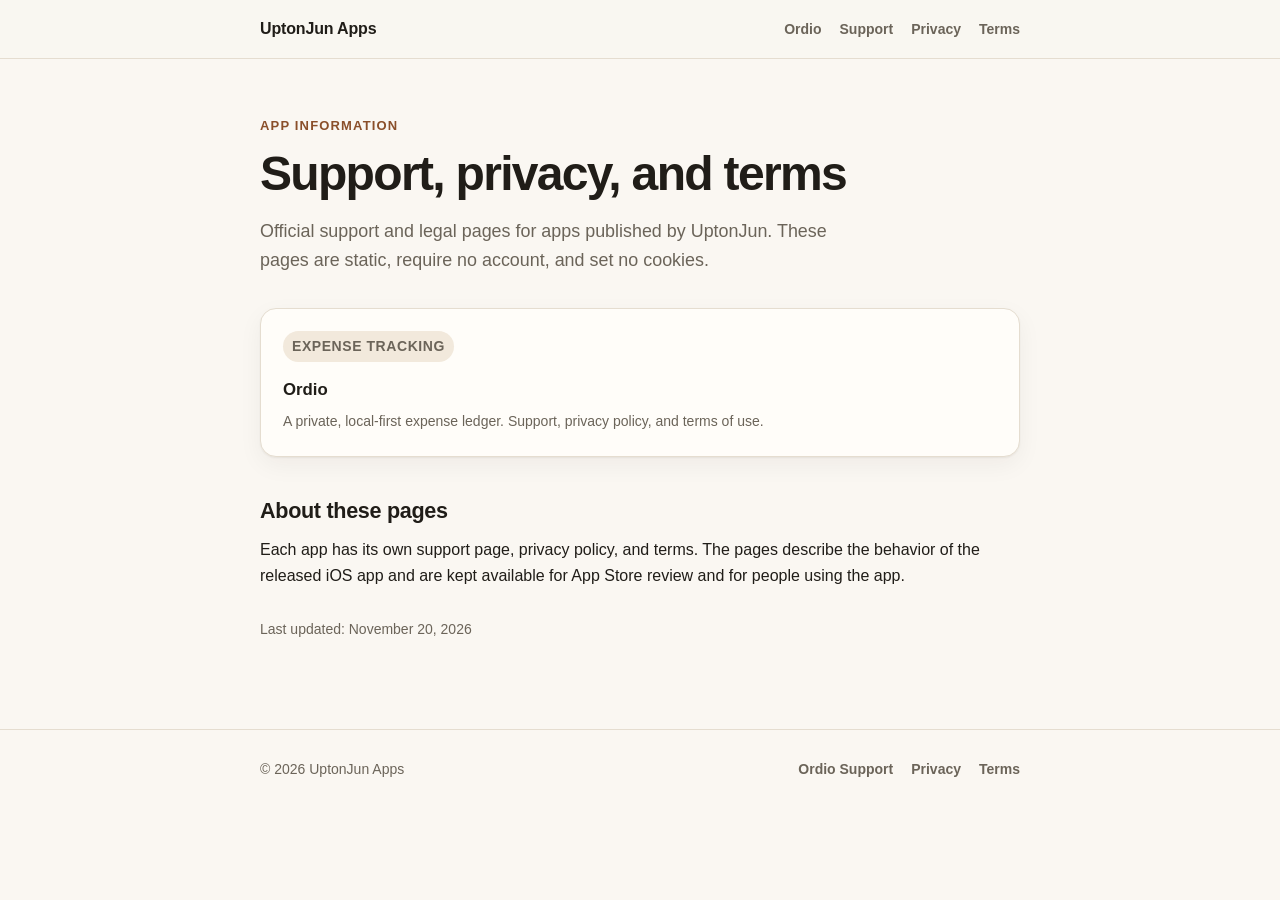
==== index.html @ 13641bb0 "feat(ordio): add support, privacy, and terms pages - Add a static GitHub Pages site with a shared ap" ====
<!doctype html>
<html lang="en">
<head>
  <meta charset="utf-8">
  <meta name="viewport" content="width=device-width, initial-scale=1">
  <title>App Support, Privacy & Terms — UptonJun</title>
  <meta name="description" content="Support, privacy policy, and terms pages for apps published by UptonJun.">
  <link rel="stylesheet" href="assets/site.css">
</head>
<body>
  <a class="skip-link" href="#main">Skip to content</a>

  <header class="site-header">
    <div class="wrap">
      <a class="brand" href="./">UptonJun Apps</a>
      <nav aria-label="Primary">
        <ul>
          <li><a href="ordio/">Ordio</a></li>
          <li><a href="ordio/support/">Support</a></li>
          <li><a href="ordio/privacy/">Privacy</a></li>
          <li><a href="ordio/terms/">Terms</a></li>
        </ul>
      </nav>
    </div>
  </header>

  <main id="main" class="wrap">
    <p class="eyebrow">App information</p>
    <h1>Support, privacy, and terms</h1>
    <p class="lede">Official support and legal pages for apps published by UptonJun. These pages are static, require no account, and set no cookies.</p>

    <div class="grid">
      <a class="card" href="ordio/">
        <span class="badge">Expense tracking</span>
        <strong>Ordio</strong>
        <span>A private, local-first expense ledger. Support, privacy policy, and terms of use.</span>
      </a>
    </div>

    <h2>About these pages</h2>
    <p>Each app has its own support page, privacy policy, and terms. The pages describe the behavior of the released iOS app and are kept available for App Store review and for people using the app.</p>
    <p class="updated">Last updated: November 20, 2026</p>
  </main>

  <footer class="site-footer">
    <div class="wrap">
      <span>© 2026 UptonJun Apps</span>
      <nav aria-label="Footer">
        <ul>
          <li><a href="ordio/support/">Ordio Support</a></li>
          <li><a href="ordio/privacy/">Privacy</a></li>
          <li><a href="ordio/terms/">Terms</a></li>
        </ul>
      </nav>
    </div>
  </footer>
</body>
</html>
---- assets/site.css ----
:root {
  color-scheme: light dark;
  --paper: #faf7f2;
  --surface: #fffdf9;
  --ink: #201d18;
  --muted: #6b6459;
  --accent: #8a4f2a;
  --accent-ink: #ffffff;
  --border: #e5ddd0;
  --tag: #f2e9dc;
  --shadow: 0 1px 2px rgb(32 29 24 / 6%), 0 8px 24px rgb(32 29 24 / 5%);
  --radius: 16px;
  --max: 760px;
}

@media (prefers-color-scheme: dark) {
  :root {
    --paper: #171512;
    --surface: #201d19;
    --ink: #f2ece2;
    --muted: #b4aa9c;
    --accent: #d89a6a;
    --accent-ink: #24160d;
    --border: #38322a;
    --tag: #2b2620;
    --shadow: none;
  }
}

*,
*::before,
*::after {
  box-sizing: border-box;
}

html {
  -webkit-text-size-adjust: 100%;
}

body {
  margin: 0;
  background: var(--paper);
  color: var(--ink);
  font: 16px/1.65 -apple-system, BlinkMacSystemFont, "Segoe UI", Roboto, Helvetica, Arial, sans-serif;
  text-rendering: optimizeLegibility;
}

a {
  color: var(--accent);
  text-underline-offset: 3px;
}

a:hover {
  text-decoration-thickness: 2px;
}

:focus-visible {
  outline: 3px solid var(--accent);
  outline-offset: 3px;
  border-radius: 4px;
}

.skip-link {
  position: absolute;
  left: 12px;
  top: -80px;
  padding: 10px 14px;
  background: var(--surface);
  color: var(--ink);
  border: 1px solid var(--border);
  border-radius: 8px;
  z-index: 10;
}

.skip-link:focus {
  top: 12px;
}

.wrap {
  width: min(100% - 40px, var(--max));
  margin-inline: auto;
}

.site-header {
  border-bottom: 1px solid var(--border);
  background: color-mix(in srgb, var(--paper) 88%, transparent);
}

.site-header .wrap {
  display: flex;
  flex-wrap: wrap;
  align-items: center;
  justify-content: space-between;
  gap: 12px;
  padding-block: 16px;
}

.brand {
  display: inline-flex;
  align-items: center;
  gap: 10px;
  color: var(--ink);
  font-weight: 700;
  text-decoration: none;
  letter-spacing: -0.01em;
}

.brand img {
  width: 32px;
  height: 32px;
  border-radius: 8px;
  box-shadow: var(--shadow);
}

nav ul {
  display: flex;
  flex-wrap: wrap;
  gap: 6px 18px;
  margin: 0;
  padding: 0;
  list-style: none;
}

nav a {
  color: var(--muted);
  text-decoration: none;
  font-size: 14px;
  font-weight: 600;
}

nav a[aria-current="page"] {
  color: var(--ink);
}

main {
  padding-block: 56px 72px;
}

.eyebrow {
  margin: 0 0 10px;
  color: var(--accent);
  font-size: 13px;
  font-weight: 700;
  letter-spacing: 0.09em;
  text-transform: uppercase;
}

h1 {
  margin: 0 0 16px;
  font-size: clamp(2rem, 5vw, 3rem);
  line-height: 1.12;
  letter-spacing: -0.035em;
}

h2 {
  margin: 40px 0 12px;
  font-size: 1.35rem;
  line-height: 1.3;
  letter-spacing: -0.015em;
}

h3 {
  margin: 24px 0 8px;
  font-size: 1.05rem;
}

p {
  margin: 0 0 16px;
}

.lede {
  max-width: 62ch;
  color: var(--muted);
  font-size: 1.12rem;
}

.updated {
  margin-top: 28px;
  color: var(--muted);
  font-size: 14px;
}

.hero {
  display: grid;
  grid-template-columns: 88px 1fr;
  gap: 24px;
  align-items: center;
}

.hero img {
  width: 88px;
  height: 88px;
  border-radius: 20px;
  box-shadow: var(--shadow);
}

.hero h1 {
  margin-bottom: 8px;
}

.hero p {
  margin: 0;
  color: var(--muted);
}

.summary {
  margin: 32px 0;
  padding: 22px 24px;
  border: 1px solid var(--border);
  border-left: 4px solid var(--accent);
  border-radius: 12px;
  background: var(--surface);
}

.summary h2 {
  margin: 0 0 8px;
  font-size: 1rem;
  letter-spacing: 0.02em;
  text-transform: uppercase;
}

.summary p:last-child,
.summary ul:last-child {
  margin-bottom: 0;
}

.grid {
  display: grid;
  grid-template-columns: repeat(auto-fit, minmax(210px, 1fr));
  gap: 16px;
  margin-top: 32px;
}

.card {
  display: block;
  padding: 22px;
  border: 1px solid var(--border);
  border-radius: var(--radius);
  background: var(--surface);
  color: inherit;
  text-decoration: none;
  box-shadow: var(--shadow);
}

.card:hover {
  border-color: var(--accent);
}

.card strong {
  display: block;
  margin-bottom: 4px;
  font-size: 1.05rem;
}

.card span {
  color: var(--muted);
  font-size: 14px;
}

.badge {
  display: inline-block;
  margin-bottom: 14px;
  padding: 4px 9px;
  border-radius: 999px;
  background: var(--tag);
  color: var(--muted);
  font-size: 12px;
  font-weight: 700;
  letter-spacing: 0.04em;
  text-transform: uppercase;
}

ul.checks {
  margin: 0 0 20px;
  padding: 0;
  list-style: none;
}

ul.checks li {
  position: relative;
  margin-bottom: 9px;
  padding-left: 26px;
}

ul.checks li::before {
  content: "✓";
  position: absolute;
  left: 0;
  top: 0;
  color: var(--accent);
  font-weight: 700;
}

details {
  margin-bottom: 10px;
  padding: 14px 18px;
  border: 1px solid var(--border);
  border-radius: 12px;
  background: var(--surface);
}

details summary {
  cursor: pointer;
  font-weight: 600;
}

details summary::marker {
  color: var(--accent);
}

details p:last-child,
details ul:last-child {
  margin-bottom: 0;
}

details > *:not(summary) {
  margin-top: 10px;
}

.button {
  display: inline-block;
  margin: 4px 8px 4px 0;
  padding: 11px 18px;
  border-radius: 999px;
  background: var(--accent);
  color: var(--accent-ink);
  font-weight: 700;
  text-decoration: none;
}

.button.secondary {
  background: transparent;
  color: var(--accent);
  border: 1px solid var(--border);
}

.note {
  color: var(--muted);
  font-size: 14px;
}

.site-footer {
  padding-block: 28px 40px;
  border-top: 1px solid var(--border);
  color: var(--muted);
  font-size: 14px;
}

.site-footer .wrap {
  display: flex;
  flex-wrap: wrap;
  justify-content: space-between;
  gap: 10px 24px;
}

.site-footer nav a {
  font-size: 14px;
}

@media (max-width: 560px) {
  main {
    padding-block: 40px 56px;
  }

  .hero {
    grid-template-columns: 64px 1fr;
    gap: 16px;
  }

  .hero img {
    width: 64px;
    height: 64px;
    border-radius: 15px;
  }

  .site-header .wrap {
    align-items: flex-start;
    flex-direction: column;
  }
}

@media (prefers-reduced-motion: reduce) {
  * {
    scroll-behavior: auto !important;
  }
}
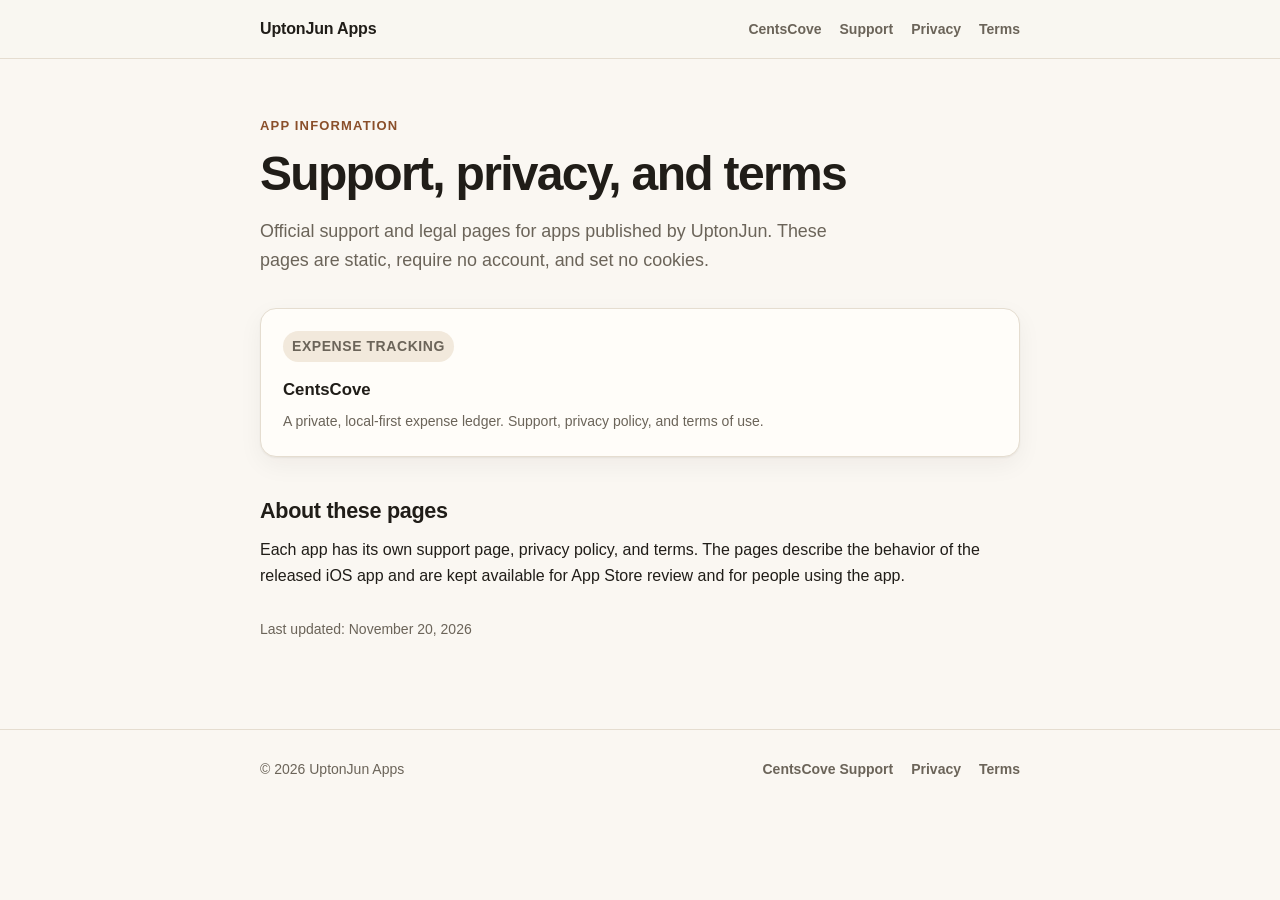
==== commit da102db3: "feat: rebrand Ordio legal pages to CentsCove Keep /ordio/ URLs for app and App Store continuity; add" ====
--- a/index.html
+++ b/index.html
@@ -15,7 +15,7 @@
       <a class="brand" href="./">UptonJun Apps</a>
       <nav aria-label="Primary">
         <ul>
-          <li><a href="ordio/">Ordio</a></li>
+          <li><a href="ordio/">CentsCove</a></li>
           <li><a href="ordio/support/">Support</a></li>
           <li><a href="ordio/privacy/">Privacy</a></li>
           <li><a href="ordio/terms/">Terms</a></li>
@@ -32,7 +32,7 @@
     <div class="grid">
       <a class="card" href="ordio/">
         <span class="badge">Expense tracking</span>
-        <strong>Ordio</strong>
+        <strong>CentsCove</strong>
         <span>A private, local-first expense ledger. Support, privacy policy, and terms of use.</span>
       </a>
     </div>
@@ -47,7 +47,7 @@
       <span>© 2026 UptonJun Apps</span>
       <nav aria-label="Footer">
         <ul>
-          <li><a href="ordio/support/">Ordio Support</a></li>
+          <li><a href="ordio/support/">CentsCove Support</a></li>
           <li><a href="ordio/privacy/">Privacy</a></li>
           <li><a href="ordio/terms/">Terms</a></li>
         </ul>
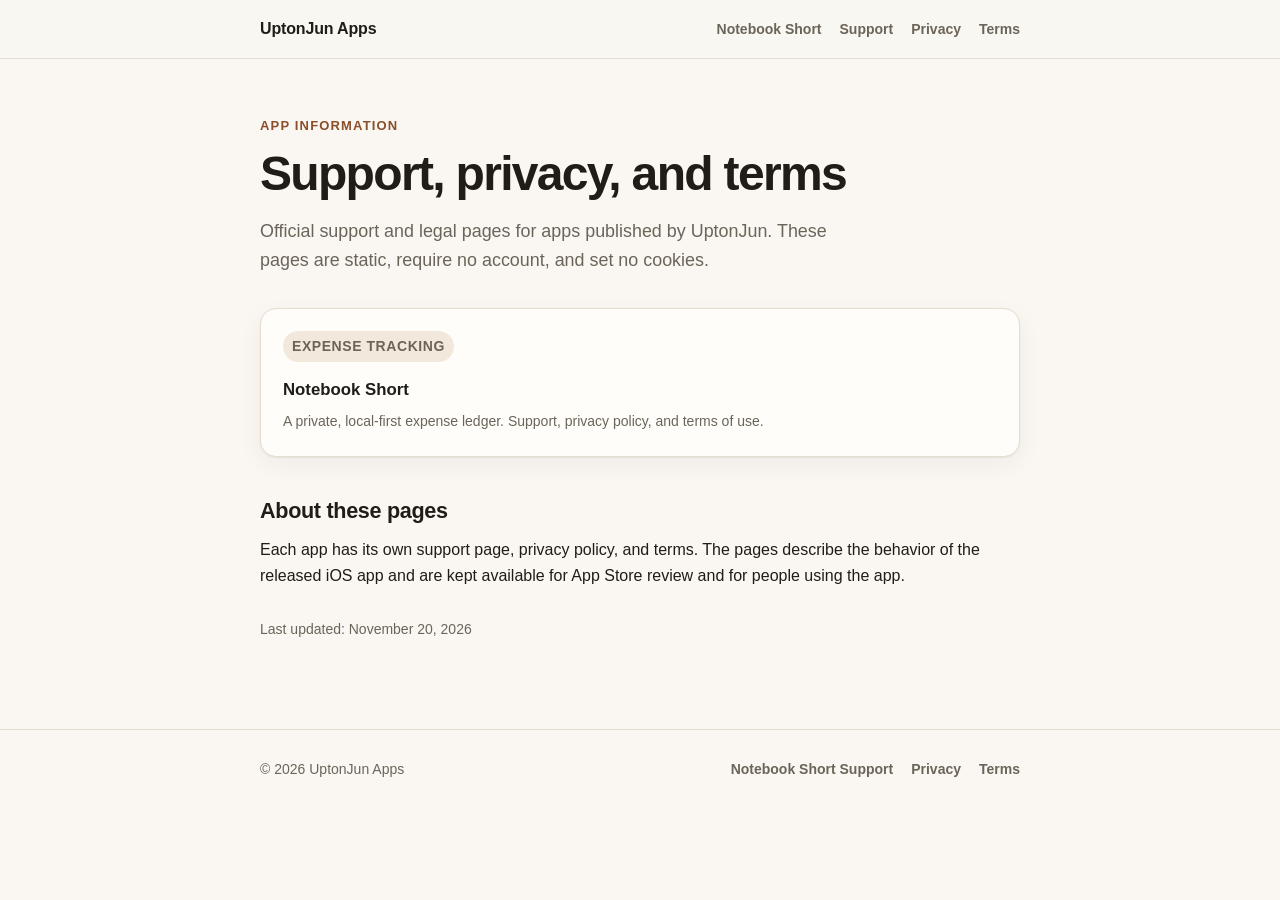
==== commit b9e179a5: "feat: rename visible brand to Notebook Short Keep /ordio/ URLs for app and App Store continuity; not" ====
--- a/index.html
+++ b/index.html
@@ -15,7 +15,7 @@
       <a class="brand" href="./">UptonJun Apps</a>
       <nav aria-label="Primary">
         <ul>
-          <li><a href="ordio/">CentsCove</a></li>
+          <li><a href="ordio/">Notebook Short</a></li>
           <li><a href="ordio/support/">Support</a></li>
           <li><a href="ordio/privacy/">Privacy</a></li>
           <li><a href="ordio/terms/">Terms</a></li>
@@ -32,7 +32,7 @@
     <div class="grid">
       <a class="card" href="ordio/">
         <span class="badge">Expense tracking</span>
-        <strong>CentsCove</strong>
+        <strong>Notebook Short</strong>
         <span>A private, local-first expense ledger. Support, privacy policy, and terms of use.</span>
       </a>
     </div>
@@ -47,7 +47,7 @@
       <span>© 2026 UptonJun Apps</span>
       <nav aria-label="Footer">
         <ul>
-          <li><a href="ordio/support/">CentsCove Support</a></li>
+          <li><a href="ordio/support/">Notebook Short Support</a></li>
           <li><a href="ordio/privacy/">Privacy</a></li>
           <li><a href="ordio/terms/">Terms</a></li>
         </ul>
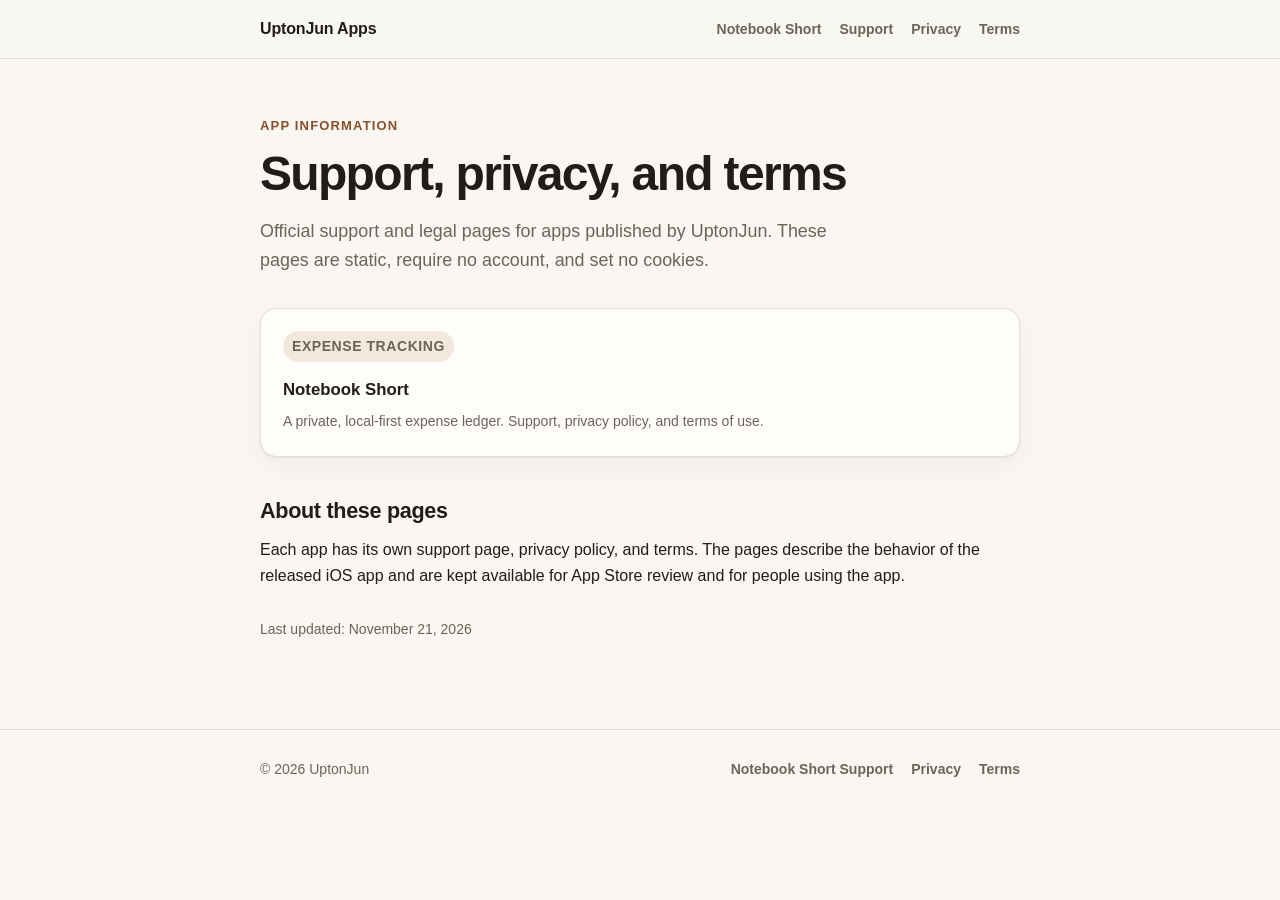
==== commit b825edb9: "fix: correct legal copy and copyright notice Use 'previously named' instead of 'previously distribut" ====
--- a/index.html
+++ b/index.html
@@ -39,12 +39,12 @@
 
     <h2>About these pages</h2>
     <p>Each app has its own support page, privacy policy, and terms. The pages describe the behavior of the released iOS app and are kept available for App Store review and for people using the app.</p>
-    <p class="updated">Last updated: November 20, 2026</p>
+    <p class="updated">Last updated: November 21, 2026</p>
   </main>
 
   <footer class="site-footer">
     <div class="wrap">
-      <span>© 2026 UptonJun Apps</span>
+      <span>© 2026 UptonJun</span>
       <nav aria-label="Footer">
         <ul>
           <li><a href="ordio/support/">Notebook Short Support</a></li>
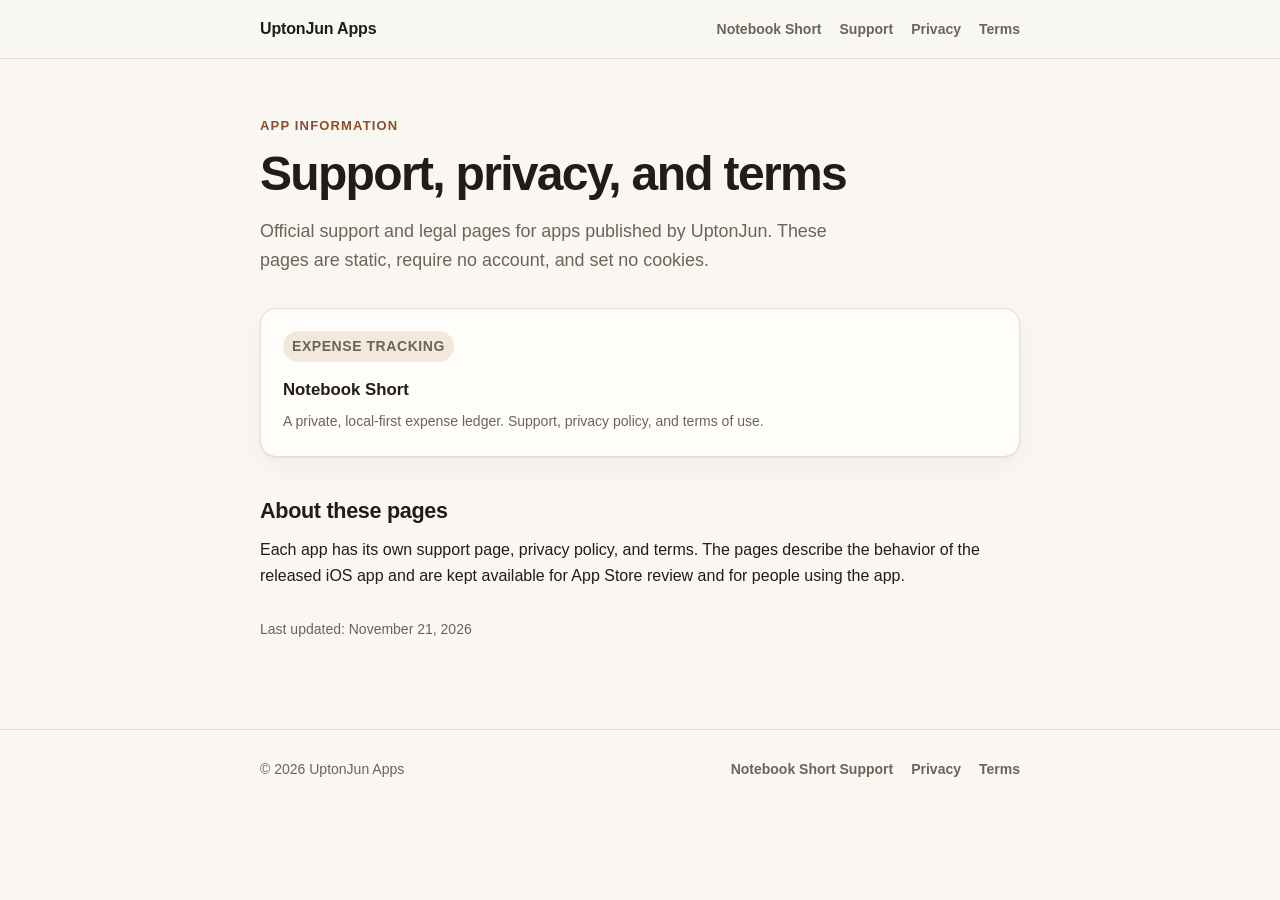
==== commit 424f095f: "fix: correct legal copy and copyright notice Use 'previously named' instead of 'previously distribut" ====
--- a/index.html
+++ b/index.html
@@ -44,7 +44,7 @@
 
   <footer class="site-footer">
     <div class="wrap">
-      <span>© 2026 UptonJun</span>
+      <span>© 2026 UptonJun Apps</span>
       <nav aria-label="Footer">
         <ul>
           <li><a href="ordio/support/">Notebook Short Support</a></li>
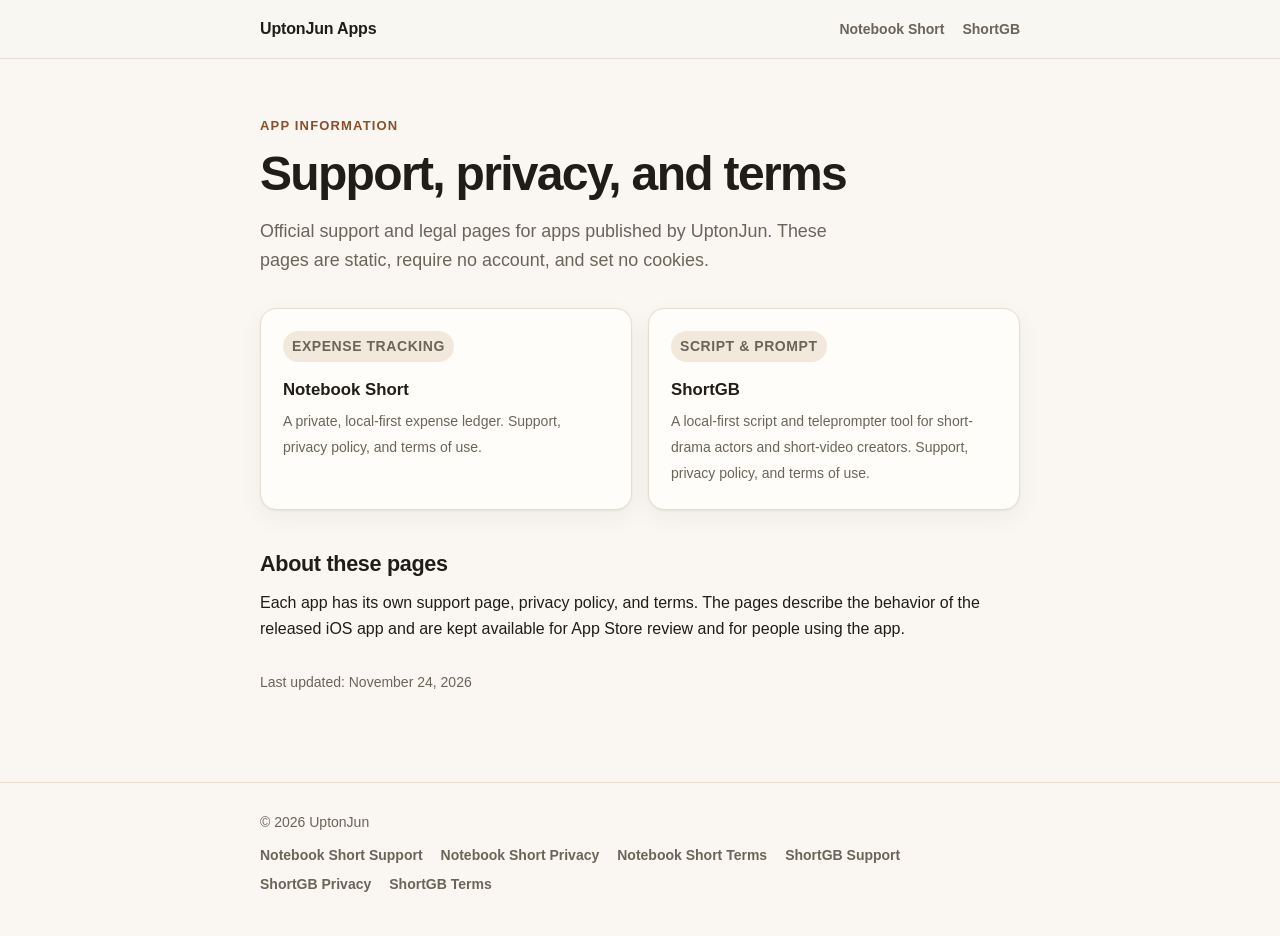
==== commit fa44f36f: "feat: add ShortGB support, privacy, and terms pages - Add shortgb overview, support, privacy, and te" ====
--- a/index.html
+++ b/index.html
@@ -16,9 +16,7 @@
       <nav aria-label="Primary">
         <ul>
           <li><a href="ordio/">Notebook Short</a></li>
-          <li><a href="ordio/support/">Support</a></li>
-          <li><a href="ordio/privacy/">Privacy</a></li>
-          <li><a href="ordio/terms/">Terms</a></li>
+          <li><a href="shortgb/">ShortGB</a></li>
         </ul>
       </nav>
     </div>
@@ -35,21 +33,29 @@
         <strong>Notebook Short</strong>
         <span>A private, local-first expense ledger. Support, privacy policy, and terms of use.</span>
       </a>
+      <a class="card" href="shortgb/">
+        <span class="badge">Script &amp; prompt</span>
+        <strong>ShortGB</strong>
+        <span>A local-first script and teleprompter tool for short-drama actors and short-video creators. Support, privacy policy, and terms of use.</span>
+      </a>
     </div>
 
     <h2>About these pages</h2>
     <p>Each app has its own support page, privacy policy, and terms. The pages describe the behavior of the released iOS app and are kept available for App Store review and for people using the app.</p>
-    <p class="updated">Last updated: November 21, 2026</p>
+    <p class="updated">Last updated: November 24, 2026</p>
   </main>
 
   <footer class="site-footer">
     <div class="wrap">
-      <span>© 2026 UptonJun Apps</span>
+      <span>© 2026 UptonJun</span>
       <nav aria-label="Footer">
         <ul>
           <li><a href="ordio/support/">Notebook Short Support</a></li>
-          <li><a href="ordio/privacy/">Privacy</a></li>
-          <li><a href="ordio/terms/">Terms</a></li>
+          <li><a href="ordio/privacy/">Notebook Short Privacy</a></li>
+          <li><a href="ordio/terms/">Notebook Short Terms</a></li>
+          <li><a href="shortgb/support/">ShortGB Support</a></li>
+          <li><a href="shortgb/privacy/">ShortGB Privacy</a></li>
+          <li><a href="shortgb/terms/">ShortGB Terms</a></li>
         </ul>
       </nav>
     </div>
